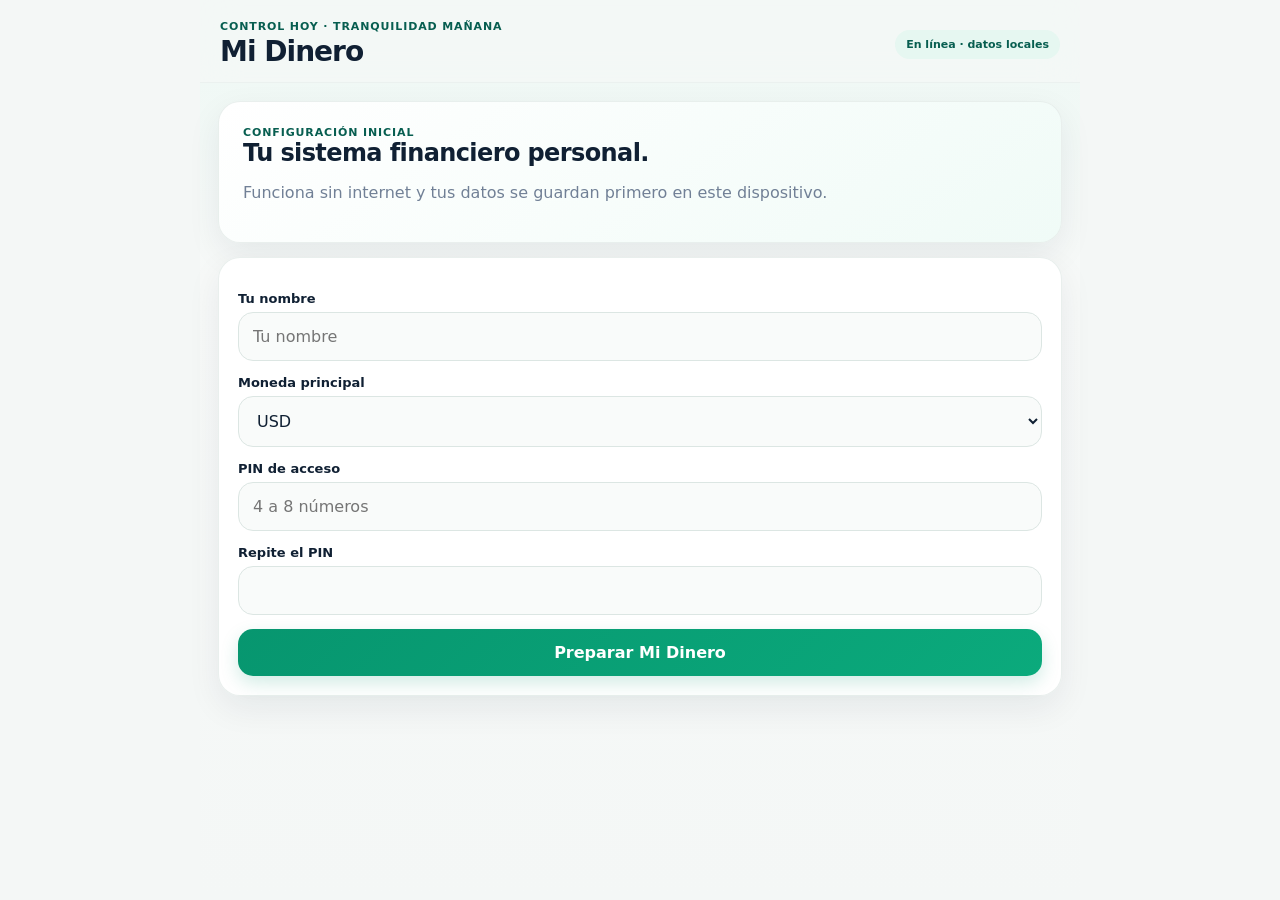
==== index.html @ 49ac8911 "Rediseño UI: activar dashboard principal" ====
<!doctype html>
<html lang="es">
<head>
  <meta charset="utf-8" />
  <meta name="viewport" content="width=device-width, initial-scale=1, viewport-fit=cover" />
  <meta name="theme-color" content="#075e50" />
  <meta name="description" content="Mi Dinero - sistema financiero personal offline-first" />
  <link rel="manifest" href="manifest.webmanifest" />
  <link rel="icon" href="icons/icon.svg" type="image/svg+xml" />
  <link rel="stylesheet" href="styles.css" />
  <title>Mi Dinero</title>
</head>
<body>
  <div id="app" class="app-shell">
    <header class="topbar">
      <div><div class="eyebrow">Control hoy · tranquilidad mañana</div><h1>Mi Dinero</h1></div>
      <div id="syncBadge" class="sync-badge" aria-live="polite">Iniciando…</div>
    </header>
    <main id="main"></main>
    <nav id="bottomNav" class="bottom-nav hidden" aria-label="Navegación principal">
      <button data-route="home" class="nav-item active"><span>⌂</span><small>Inicio</small></button>
      <button data-route="transactions" class="nav-item"><span>↕</span><small>Movimientos</small></button>
      <button data-route="budget" class="nav-item"><span>▥</span><small>Presupuesto</small></button>
      <button data-route="reserve" class="nav-item"><span>◎</span><small>Reserva</small></button>
      <button data-route="debts" class="nav-item"><span>▤</span><small>Deudas</small></button>
      <button id="wealthNav" class="nav-item"><span>◈</span><small>Patrimonio</small></button>
      <button data-route="settings" class="nav-item"><span>⚙</span><small>Ajustes</small></button>
    </nav>
  </div>
  <div id="toast" class="toast" role="status" aria-live="polite"></div>
  <script src="src/startup-guard.js"></script>
  <script type="module" src="src/app.js"></script>
  <script type="module" src="src/wealth-ui.js"></script>
  <script type="module" src="src/dashboard-ui.js"></script>
  <script type="module" src="src/integrity.js"></script>
</body>
</html>
---- styles.css ----
:root{--bg:#f4f7f6;--card:#fff;--ink:#102033;--muted:#718096;--line:#e7eeec;--accent:#07966f;--accent-dark:#075e50;--accent-soft:#e6f7f1;--ok:#07966f;--warn:#b7791f;--danger:#d94b55;--shadow:0 12px 34px rgba(16,32,51,.07);--radius:22px}
*{box-sizing:border-box}html,body{margin:0;background:var(--bg);color:var(--ink);font-family:Inter,ui-sans-serif,system-ui,-apple-system,BlinkMacSystemFont,"Segoe UI",sans-serif;-webkit-font-smoothing:antialiased}button,input,select{font:inherit}body{min-height:100vh}.app-shell{max-width:880px;margin:0 auto;min-height:100vh;padding-bottom:104px;background:linear-gradient(180deg,#edf8f4 0,#f7f9f8 280px,#f4f7f6 100%)}
.topbar{position:sticky;top:0;z-index:5;display:flex;align-items:center;justify-content:space-between;padding:20px 20px 14px;background:rgba(244,247,246,.88);backdrop-filter:blur(18px);border-bottom:1px solid rgba(231,238,236,.65)}.eyebrow{font-size:11px;color:var(--accent-dark);font-weight:800;letter-spacing:.08em;text-transform:uppercase}h1{font-size:28px;letter-spacing:-.035em;margin:2px 0 0}h2{font-size:24px;letter-spacing:-.025em;margin:0 0 8px}h3{margin:0 0 8px}.sync-badge{font-size:11px;padding:8px 11px;border-radius:999px;background:#eef2f1;color:#52616b;font-weight:800}.sync-badge.ok{background:var(--accent-soft);color:var(--accent-dark)}.sync-badge.warn{background:#fff5df;color:#946313}.sync-badge.syncing{background:#e8f1ff;color:#315f9e}
main{padding:18px}.card{background:rgba(255,255,255,.96);border:1px solid rgba(231,238,236,.9);border-radius:var(--radius);padding:19px;box-shadow:var(--shadow);margin-bottom:14px}.hero{padding:24px;background:linear-gradient(145deg,#fff 0,#f0fbf7 100%)}.muted{color:var(--muted)}.grid{display:grid;gap:12px}.grid.two{grid-template-columns:repeat(2,minmax(0,1fr))}.grid.three{grid-template-columns:repeat(3,minmax(0,1fr))}.stat{padding:16px;border:1px solid var(--line);border-radius:18px;background:#fff}.stat .value{font-size:24px;font-weight:850;letter-spacing:-.03em;margin-top:4px}.pill{display:inline-flex;align-items:center;gap:6px;border:0;border-radius:999px;padding:8px 11px;background:#f1f5f4;color:#60717a;font-size:13px;font-weight:650}
label{display:block;font-size:13px;font-weight:750;margin:14px 0 6px}input,select{width:100%;padding:14px;border:1px solid #dce6e3;border-radius:15px;background:#f9fbfa;color:var(--ink);outline:none}input:focus,select:focus{border-color:#69bba5;box-shadow:0 0 0 4px rgba(7,150,111,.1);background:#fff}.btn{width:100%;border:0;border-radius:15px;padding:14px 17px;background:linear-gradient(135deg,var(--accent),#0baa7c);color:#fff;font-weight:800;cursor:pointer;margin-top:14px;box-shadow:0 7px 18px rgba(7,150,111,.18)}.btn.secondary{background:#fff;color:var(--ink);border:1px solid var(--line);box-shadow:none}.btn.danger{background:#c9434d;box-shadow:none}.btn.inline{width:auto;margin:0}.btn:disabled{opacity:.55;cursor:not-allowed}.row{display:flex;align-items:center;justify-content:space-between;gap:12px}.stack{display:flex;flex-direction:column;gap:10px}.separator{height:1px;background:var(--line);margin:16px 0}
.bottom-nav{position:fixed;bottom:0;left:50%;transform:translateX(-50%);width:min(880px,100%);display:flex;justify-content:space-around;gap:2px;background:rgba(255,255,255,.96);backdrop-filter:blur(20px);border-top:1px solid var(--line);padding:8px 8px calc(8px + env(safe-area-inset-bottom));z-index:6;box-shadow:0 -8px 30px rgba(16,32,51,.06);overflow-x:auto}.nav-item{min-width:68px;border:0;background:transparent;padding:7px 5px;color:#82909a;display:flex;flex-direction:column;gap:3px;align-items:center;border-radius:14px}.nav-item.active{color:var(--accent);font-weight:850;background:var(--accent-soft)}.nav-item span{font-size:20px}.nav-item small{font-size:10px}.hidden{display:none!important}.toast{position:fixed;left:50%;bottom:106px;transform:translate(-50%,20px);background:#102033;color:#fff;padding:12px 15px;border-radius:14px;opacity:0;pointer-events:none;transition:.2s;max-width:90vw;z-index:20;box-shadow:var(--shadow)}.toast.show{opacity:1;transform:translate(-50%,0)}
.offline-test{border-left:4px solid #91a5a0}.check{font-weight:800}.check.ok{color:var(--ok)}.check.pending{color:var(--warn)}.small{font-size:13px}.tiny{font-size:.74rem}.code{font-family:ui-monospace,SFMono-Regular,Menlo,monospace;background:#edf3f1;padding:2px 6px;border-radius:6px}.lock-wrap{min-height:70vh;display:grid;place-items:center}.lock-card{width:min(430px,100%);text-align:center}.app-mark{width:64px;height:64px;border-radius:21px;background:linear-gradient(145deg,var(--accent-dark),var(--accent));color:#fff;display:grid;place-items:center;margin:0 auto 16px;font-size:31px;font-weight:900;box-shadow:0 12px 28px rgba(7,94,80,.2)}.pin-input{text-align:center;font-size:28px;letter-spacing:.25em}.center{text-align:center;margin-top:14px}.wrap{flex-wrap:wrap}.file-label{display:block;margin-top:14px;border:1px solid var(--line);border-radius:15px;padding:13px 16px;text-align:center;font-weight:800;cursor:pointer;background:#fff}.file-label input{display:none}.danger-zone{border-color:#f2c9cc}
.money-hero{font-size:44px;font-weight:900;letter-spacing:-.05em;margin:10px 0 8px}.money-hero.negative,.negative,.danger-text{color:var(--danger)}.four-levels{display:grid;grid-template-columns:repeat(2,minmax(0,1fr));gap:10px;margin-top:14px}.four-levels>div{border:1px solid var(--line);border-radius:18px;padding:14px;display:flex;flex-direction:column;gap:4px;background:#fff}.four-levels span{font-size:12px;color:var(--muted);font-weight:700}.four-levels strong{font-size:20px}.four-levels .featured{grid-column:1/-1;background:linear-gradient(135deg,var(--accent-dark),var(--accent));color:#fff;border:0}.four-levels .featured span{color:#d7f2e9}.four-levels .featured strong{font-size:30px}.section-number{width:30px;height:30px;border-radius:10px;background:var(--accent);color:#fff;display:grid;place-items:center;font-size:13px;font-weight:900;margin-bottom:10px}.month-grid{display:grid;grid-template-columns:repeat(2,minmax(0,1fr));gap:0 12px}.alert{border-radius:15px;padding:14px;line-height:1.45}.danger-soft{background:#fff3f3;color:#9d3038;border:1px solid #f4d2d4}.result-card{border-color:#d8e5e1}.sticky-save{position:sticky;bottom:94px;z-index:3;box-shadow:0 -8px 30px rgba(16,32,51,.08)}
.history-row{display:flex;justify-content:space-between;gap:16px;align-items:center;padding:13px 0;border-bottom:1px solid var(--line)}.history-row:last-child{border-bottom:0}.right{text-align:right}.segmented{display:grid;grid-template-columns:1fr 1fr;gap:7px;margin:8px 0 16px;padding:4px;background:#edf3f1;border-radius:16px}.segmented label{margin:0;cursor:pointer}.segmented input{position:absolute;opacity:0;pointer-events:none}.segmented span{display:block;text-align:center;padding:11px;border:0;border-radius:12px;font-weight:750}.segmented input:checked+span{background:#fff;color:var(--accent-dark);box-shadow:0 3px 12px rgba(16,32,51,.08)}.amount-row{display:flex;align-items:center;gap:8px;border:1px solid var(--line);border-radius:16px;padding:8px 12px;margin:8px 0 14px;background:#f9fbfa}.currency-prefix{font-size:.8rem;font-weight:800;color:#60717a}.amount-input{border:0!important;box-shadow:none!important;font-size:1.7rem!important;font-weight:850;padding:4px!important;margin:0!important;min-width:0;background:transparent!important}.compact-stats{margin-top:16px}.transaction-list{display:grid;gap:3px;margin-top:12px}.transaction-item{display:grid;grid-template-columns:42px 1fr auto 32px;gap:10px;align-items:center;padding:12px 0;border-bottom:1px solid var(--line)}.transaction-item:last-child{border-bottom:0}.transaction-icon{width:40px;height:40px;border-radius:14px;display:grid;place-items:center;font-weight:900;background:#f0f4f3}.transaction-icon.income{background:#dff7ee;color:#08785c}.transaction-icon.expense{background:#fff0f1;color:#c43c47}.transaction-main{min-width:0}.transaction-main strong{display:block;white-space:nowrap;overflow:hidden;text-overflow:ellipsis}.transaction-amount{font-weight:850;white-space:nowrap}.transaction-amount.income{color:var(--accent)}.transaction-amount.expense{color:#c43c47}.icon-btn{border:0;background:transparent;font-size:1.5rem;color:#91a0aa;padding:4px;cursor:pointer}.category-bars{display:grid;gap:16px;margin-top:16px}.bar-track,.progress-track{height:9px;border-radius:999px;background:#e5edeb;overflow:hidden;margin:6px 0}.bar-fill,.progress-fill{height:100%;background:var(--accent);border-radius:999px}.insight{margin-top:16px;padding:13px 14px;border-radius:14px;background:#f1f7f5;border:1px solid #e0ece8}.between{justify-content:space-between}.filter-grid{display:grid;grid-template-columns:1.5fr 1fr;gap:10px;margin:12px 0 16px}.filter-grid .row{grid-column:1/-1}.small-btn{width:auto;padding:8px 12px}.mini{width:auto;padding:7px 10px;font-size:.78rem;white-space:nowrap}.edit-btn{font-size:1rem}.check-row{display:flex;align-items:center;gap:10px;margin:12px 0}.check-row input{width:auto}.progress-line{margin-top:16px}.warning-insight{border-left:4px solid var(--warn)}.link-btn{border:0;background:none;padding:0;margin-left:4px;text-decoration:underline;font:inherit;cursor:pointer;color:inherit}.close-stat{margin-top:12px}.details-box{margin-top:14px;border:1px solid var(--line);border-radius:15px;padding:12px 14px}.details-box summary{cursor:pointer;font-weight:800}.category-share{margin-top:12px}.leak-row{align-items:flex-start}.leak-row .grow{flex:1;min-width:0}.leak-actions{display:flex;flex-wrap:wrap;gap:6px;margin-top:10px}.status-necessary{opacity:.72}.status-later{opacity:.9}.status-correctable{font-weight:700}.priority-card{border-left:4px solid var(--accent)}.debt-grid{display:grid;grid-template-columns:1.4fr .8fr .8fr;gap:10px}.debt-row{padding:14px 0;border-bottom:1px solid var(--line)}.debt-row:last-child{border-bottom:0}.question-list{display:grid;gap:10px;margin-top:14px}.question-item{border:1px solid var(--line);border-radius:15px;padding:12px}.question-item label{margin:0 0 8px}.yesno{display:grid;grid-template-columns:1fr 1fr;gap:8px}.yesno label{margin:0}.yesno input{position:absolute;opacity:0}.yesno span{display:block;border:1px solid var(--line);border-radius:11px;padding:9px;text-align:center;cursor:pointer}.yesno input:checked+span{background:var(--accent);color:#fff;border-color:var(--accent)}.decision-buy{border-left:4px solid var(--ok)}.decision-wait{border-left:4px solid var(--warn)}.decision-no{border-left:4px solid var(--danger)}.score-big{font-size:34px;font-weight:900}.method-chip{display:inline-flex;padding:7px 10px;border-radius:999px;background:#edf3f1;font-size:12px;font-weight:800}
@media(max-width:600px){main{padding:14px}.grid.two,.grid.three,.four-levels,.month-grid,.debt-grid{grid-template-columns:1fr}.four-levels .featured{grid-column:auto}.topbar{padding-top:max(17px,env(safe-area-inset-top));padding-left:16px;padding-right:16px}.hero{padding:20px}.money-hero{font-size:38px}.app-shell{padding-bottom:102px}.filter-grid{grid-template-columns:1fr}.filter-grid .row{grid-column:auto}.transaction-item{grid-template-columns:38px minmax(0,1fr) auto 28px;gap:7px}.transaction-amount{font-size:.9rem}.sticky-save{bottom:94px}.nav-item{min-width:64px}.leak-actions .btn{flex:1 1 140px}}
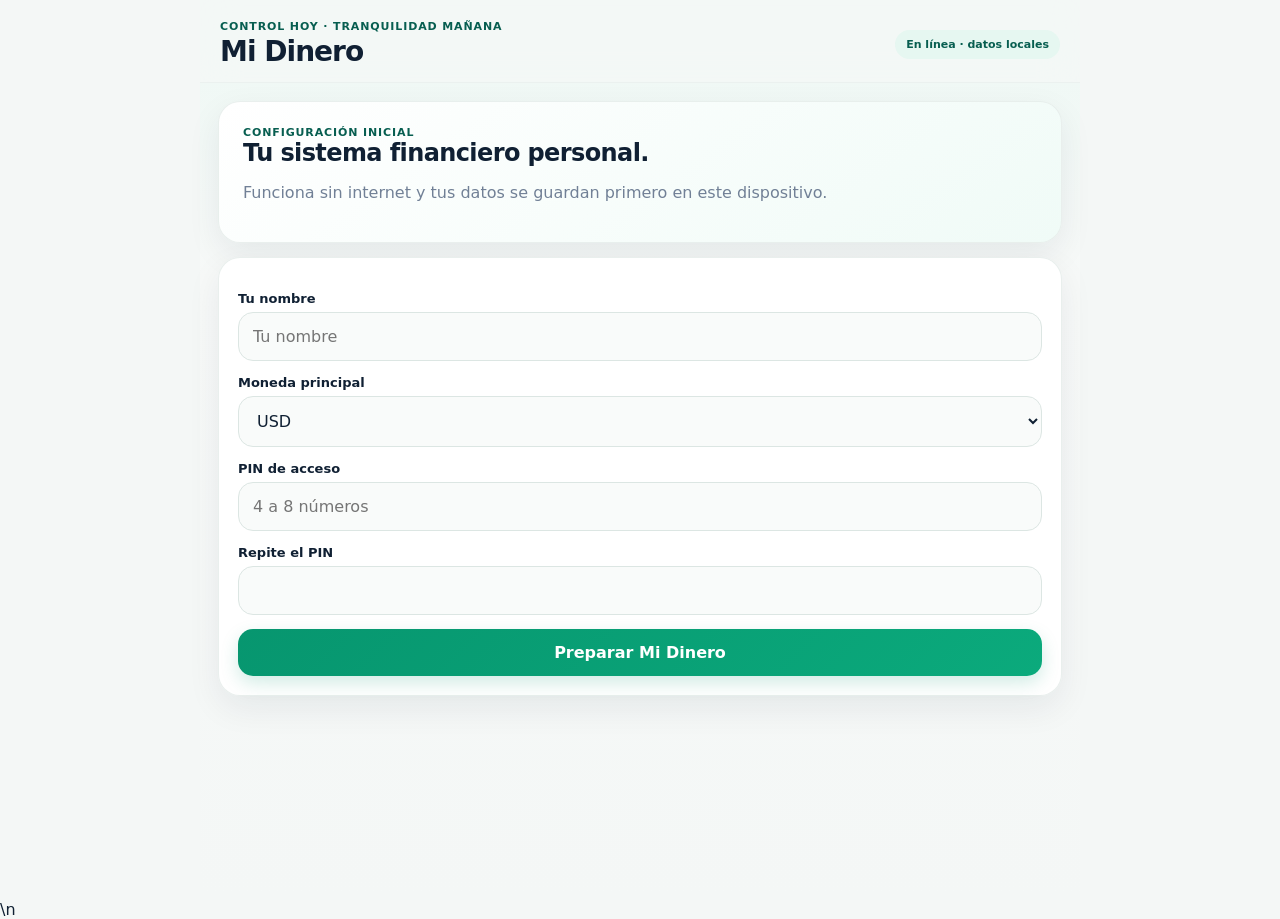
==== commit 00964c38: "Cargar recuperación local de datos" ====
--- a/index.html
+++ b/index.html
@@ -8,6 +8,9 @@
   <link rel="manifest" href="manifest.webmanifest" />
   <link rel="icon" href="icons/icon.svg" type="image/svg+xml" />
   <link rel="stylesheet" href="styles.css" />
+  <link rel="stylesheet" href="dashboard.css" />
+  <link rel="stylesheet" href="movements.css" />
+  <link rel="stylesheet" href="sections.css" />
   <title>Mi Dinero</title>
 </head>
 <body>
@@ -29,9 +32,13 @@
   </div>
   <div id="toast" class="toast" role="status" aria-live="polite"></div>
   <script src="src/startup-guard.js"></script>
+  <script type="module" src="src/reset-guard.js"></script>
   <script type="module" src="src/app.js"></script>
   <script type="module" src="src/wealth-ui.js"></script>
   <script type="module" src="src/dashboard-ui.js"></script>
+  <script type="module" src="src/movements-ui.js"></script>
+  <script type="module" src="src/sections-ui.js"></script>
   <script type="module" src="src/integrity.js"></script>
+  <script type="module" src="src/integrity-ui.js"></script>\n  <script type="module" src="src/recovery-ui.js"></script>
 </body>
 </html>
--- a/dashboard.css
+++ b/dashboard.css
@@ -0,0 +1 @@
+.dashboard-welcome{padding:4px 2px 2px;margin-bottom:12px}.dashboard-welcome h2{margin:2px 0 4px}.dashboard-welcome p{margin:0;line-height:1.45}.dashboard-networth{background:linear-gradient(145deg,#075e50 0,#078b6a 58%,#0aae80 100%);color:#fff;border:0;box-shadow:0 18px 40px rgba(7,94,80,.2)}.dashboard-networth .dashboard-label{color:#d7f4ea}.dashboard-balance{font-size:38px;font-weight:900;letter-spacing:-.05em;margin-top:4px}.dashboard-eye{width:46px;height:46px;border-radius:15px;border:1px solid rgba(255,255,255,.16);background:rgba(255,255,255,.12);color:#fff;font-size:22px}.dashboard-net-meta{display:flex;gap:18px;flex-wrap:wrap;font-size:12px;color:#d9eee8;margin-top:16px}.dashboard-pair{display:grid;grid-template-columns:1fr 1fr;gap:10px;margin-bottom:14px}.dashboard-mini{border:1px solid var(--line);border-radius:20px;background:#fff;padding:15px;display:flex;gap:11px;align-items:center;text-align:left;box-shadow:var(--shadow);color:var(--ink)}.dashboard-mini span:last-child{min-width:0}.dashboard-mini small,.dashboard-mini em{display:block;color:var(--muted);font-style:normal}.dashboard-mini strong{display:block;font-size:18px;margin:2px 0;letter-spacing:-.03em}.dashboard-icon{width:38px;height:38px;border-radius:13px;display:grid;place-items:center;flex:0 0 38px;font-size:19px;font-weight:900}.income-card .dashboard-icon{background:#dff7ee;color:#078b6a}.expense-card .dashboard-icon{background:#fff0f1;color:#d94b55}.debt-card .dashboard-icon{background:#fff3e8;color:#b96c22}.investment-card .dashboard-icon{background:#e9f0ff;color:#3f6fca}.dashboard-available strong{font-size:23px}.text-action{border:0;background:transparent;color:var(--accent);font-weight:800;padding:5px}.dashboard-callout{display:flex;align-items:center;justify-content:space-between;gap:14px}.dashboard-callout .btn{margin:0;white-space:nowrap}.dashboard-progress-card{cursor:pointer}.dashboard-label{font-size:13px;color:var(--muted);font-weight:750}.dashboard-progress-card strong{font-size:20px}.dashboard-progress-card small{font-weight:600}.dashboard-progress{height:8px;background:#e7efec;border-radius:999px;overflow:hidden;margin:14px 0 7px}.dashboard-progress span{display:block;height:100%;border-radius:inherit;background:linear-gradient(90deg,var(--accent-dark),var(--accent))}.dashboard-arrow{font-size:28px;color:#91a0aa}.dashboard-section-head{margin:20px 2px 10px}.dashboard-section-head h3{font-size:18px}.dashboard-actions{display:grid;grid-template-columns:repeat(4,1fr);gap:8px;margin-bottom:15px}.dashboard-actions button{border:1px solid var(--line);background:#fff;border-radius:18px;padding:12px 6px;color:var(--ink);box-shadow:0 6px 18px rgba(16,32,51,.04)}.dashboard-actions span{display:grid;place-items:center;width:38px;height:38px;margin:0 auto 7px;border-radius:13px;background:var(--accent-soft);color:var(--accent);font-size:20px;font-weight:900}.dashboard-actions small{font-weight:750;font-size:11px}.dashboard-recent h3{margin:0}.dashboard-tx{display:grid;grid-template-columns:40px 1fr auto;gap:10px;align-items:center;padding:12px 0;border-bottom:1px solid var(--line)}.dashboard-tx:last-child{border-bottom:0}.tx-dot{width:38px;height:38px;border-radius:13px;display:grid;place-items:center;font-weight:900}.tx-dot.income{background:#dff7ee;color:#078b6a}.tx-dot.expense{background:#fff0f1;color:#d94b55}.tx-copy{min-width:0}.tx-copy strong,.tx-copy small{display:block;overflow:hidden;text-overflow:ellipsis;white-space:nowrap}.tx-copy small{color:var(--muted);margin-top:2px}.income-money{color:var(--accent)}.expense-money{color:#d94b55}@media(max-width:520px){.dashboard-balance{font-size:34px}.dashboard-pair{grid-template-columns:1fr 1fr}.dashboard-mini{padding:13px 11px;gap:8px}.dashboard-mini strong{font-size:16px}.dashboard-icon{width:34px;height:34px;flex-basis:34px}.dashboard-actions{gap:6px}.dashboard-actions button{padding:10px 4px}.dashboard-callout{align-items:flex-start;flex-direction:column}.dashboard-callout .btn{width:100%}}
--- a/movements.css
+++ b/movements.css
@@ -0,0 +1,2 @@
+.screen-movements{display:block}.screen-movements>.card:first-child{background:linear-gradient(145deg,#ffffff 0%,#eefaf6 100%);border:1px solid rgba(7,150,111,.10);padding:22px}.screen-movements>.card:first-child h2{font-size:28px;letter-spacing:-.04em;margin-top:4px}.screen-movements>.card:first-child .compact-stats{margin-top:18px;gap:10px}.screen-movements>.card:first-child .stat{border:0;background:#fff;box-shadow:0 8px 22px rgba(16,32,51,.05);padding:15px}.screen-movements>.card:first-child .stat strong{display:block;font-size:22px;letter-spacing:-.03em;margin-top:5px}.screen-movements>.card:nth-child(2){border:0;background:#102f2a;color:#fff;box-shadow:0 14px 34px rgba(16,47,42,.16)}.screen-movements>.card:nth-child(2) .eyebrow,.screen-movements>.card:nth-child(2) .muted{color:#b8d2cc}.screen-movements>.card:nth-child(2) .pill{background:rgba(255,255,255,.09);color:#e7f4f0}.screen-movements>.card:nth-child(2) .stat{background:rgba(255,255,255,.07);border-color:rgba(255,255,255,.10);color:#fff}.screen-movements>.card:nth-child(2) .stat .muted{color:#b8d2cc}.screen-movements>.card:nth-child(2) .progress-track{background:rgba(255,255,255,.12)}.screen-movements>.card:nth-child(2) .progress-fill{background:#4bd3aa}.screen-movements>.card:nth-child(2) .insight{background:rgba(255,255,255,.07);border-color:rgba(255,255,255,.10);color:#eef8f5}.screen-movements form#transactionForm{display:block}.screen-movements form#transactionForm>.segmented{margin-top:10px}.screen-movements form#transactionForm>.amount-row{padding:13px 15px;border-radius:18px;background:#f4f8f7;border-color:#e0ebe7}.screen-movements form#transactionForm>.amount-row:focus-within{background:#fff;border-color:#79c7b2;box-shadow:0 0 0 4px rgba(7,150,111,.09)}.screen-movements .amount-input{font-size:2rem!important;letter-spacing:-.04em}.screen-movements .transaction-list{gap:8px}.screen-movements .transaction-item{background:#fff;border:1px solid #edf1f0;border-radius:17px;padding:12px 11px;box-shadow:0 5px 18px rgba(16,32,51,.035)}.screen-movements .transaction-item:last-child{border-bottom:1px solid #edf1f0}.screen-movements .transaction-icon{border-radius:13px}.screen-movements .transaction-main strong{font-size:14px}.screen-movements .transaction-main .small{font-size:11px}.screen-movements .transaction-amount{font-size:14px}.screen-movements .filter-grid{padding:4px 0 2px}.screen-movements .filter-grid input,.screen-movements .filter-grid select{background:#fff}.screen-movements .category-bars .bar-row{background:#fbfcfc;border:1px solid #edf2f0;border-radius:16px;padding:12px}.screen-movements .details-box{background:#fbfcfc}.screen-movements .small-btn{border-radius:12px}.screen-movements .btn:not(.secondary):not(.danger){background:linear-gradient(135deg,#078a68,#09a77b)}
+@media(max-width:600px){.screen-movements>.card:first-child{padding:18px}.screen-movements>.card:first-child h2{font-size:25px}.screen-movements>.card:nth-child(2){padding:17px}.screen-movements>.card:nth-child(2) .grid.two{grid-template-columns:1fr 1fr}.screen-movements>.card:nth-child(2) .stat{padding:12px}.screen-movements>.card:nth-child(2) .stat .value{font-size:19px}.screen-movements .transaction-item{grid-template-columns:40px minmax(0,1fr) auto auto;gap:8px}.screen-movements .transaction-icon{width:38px;height:38px}.screen-movements .transaction-amount{font-size:13px}.screen-movements .icon-btn{font-size:1.25rem}}
--- a/sections.css
+++ b/sections.css
@@ -0,0 +1,3 @@
+.screen-budget>.card:first-child,.screen-reserve>.card:first-child{background:linear-gradient(145deg,#fff 0%,#eefaf6 100%);border:1px solid rgba(7,150,111,.1);padding:22px}.screen-budget>.card:first-child h2,.screen-reserve>.card:first-child h2{font-size:28px;letter-spacing:-.04em;margin-top:4px}.screen-budget .stat,.screen-reserve .stat{border:0;background:#fff;box-shadow:0 8px 22px rgba(16,32,51,.045)}.screen-budget .progress-track,.screen-reserve .progress-track{height:10px;background:#e4eeeb}.screen-budget .progress-fill,.screen-reserve .progress-fill{background:linear-gradient(90deg,#075e50,#0aae80)}.screen-budget .history-row,.screen-reserve .history-row{padding:14px 0}.screen-budget form,.screen-reserve form{display:block}.screen-budget input,.screen-budget select,.screen-reserve input,.screen-reserve select{background:#fbfdfc}.screen-budget .card h3,.screen-reserve .card h3{letter-spacing:-.015em}.screen-budget .alert,.screen-reserve .alert{border-radius:16px}.screen-budget .leak-row,.screen-reserve .debt-row{background:#fbfcfc;border:1px solid #edf2f0;border-radius:16px;padding:13px;margin-top:8px}.screen-budget .leak-row{display:flex}.screen-budget .method-chip,.screen-reserve .method-chip{background:#eaf5f1;color:#075e50}.screen-budget .details-box,.screen-reserve .details-box{background:#fbfcfc;border-color:#e8efed}.screen-budget .btn:not(.secondary):not(.danger),.screen-reserve .btn:not(.secondary):not(.danger){background:linear-gradient(135deg,#078a68,#09a77b)}.screen-budget .grid.two>.stat:first-child,.screen-reserve .grid.two>.stat:first-child{background:linear-gradient(145deg,#f8fffc,#eef9f5)}.screen-reserve .money-hero{color:#075e50}.screen-reserve .card:has(.money-hero){background:linear-gradient(145deg,#fff,#eefaf6)}.screen-reserve .history-row strong,.screen-budget .history-row strong{letter-spacing:-.01em}
+.screen-debts>.card:first-child,.screen-settings>.card:first-child,.screen-wealth>.card:first-child{background:linear-gradient(145deg,#fff 0%,#eefaf6 100%);border:1px solid rgba(7,150,111,.10);padding:22px}.screen-debts>.card:first-child h2,.screen-settings>.card:first-child h2,.screen-wealth>.card:first-child h2{font-size:28px;letter-spacing:-.04em}.screen-debts .priority-card{background:linear-gradient(135deg,#102f2a,#17443b);color:#fff;border:0;box-shadow:0 15px 34px rgba(16,47,42,.16)}.screen-debts .priority-card .muted,.screen-debts .priority-card .small{color:#c4d9d4}.screen-debts .debt-row{padding:14px;border:1px solid #edf2f0;border-radius:17px;background:#fff;margin-bottom:9px}.screen-debts .debt-row:last-child{border-bottom:1px solid #edf2f0}.screen-debts .method-chip{background:#e8f5f1;color:#08755a}.screen-debts .question-item{background:#fbfcfc}.screen-debts .decision-buy{background:#effaf6}.screen-debts .decision-wait{background:#fff8e9}.screen-debts .decision-no{background:#fff2f3}.screen-wealth .grid.two>.stat:first-child{background:linear-gradient(145deg,#075e50,#07966f);color:#fff;border:0}.screen-wealth .grid.two>.stat:first-child .muted,.screen-wealth .grid.two>.stat:first-child .tiny{color:#d3ece5}.screen-wealth .history-row{padding:13px 0}.screen-wealth .progress-fill{background:linear-gradient(90deg,#075e50,#0bb184)}.screen-wealth form{padding-top:2px}.screen-wealth .debt-row{background:#fbfcfc;border:1px solid #edf2f0;border-radius:17px;padding:14px;margin-bottom:9px}.screen-settings .card{overflow:hidden}.screen-settings .danger-zone{background:#fff7f7;border-color:#f1d4d6}.screen-settings .offline-test{background:#f8fbfa}.screen-settings .file-label{background:#fbfcfc}.screen-settings .card h3{font-size:18px}.screen-settings .code{background:#eaf2ef}.screen-settings select,.screen-settings input{background:#fff}.screen-settings .btn.secondary{background:#fbfcfc}
+@media(max-width:600px){.screen-budget>.card:first-child,.screen-reserve>.card:first-child,.screen-debts>.card:first-child,.screen-settings>.card:first-child,.screen-wealth>.card:first-child{padding:18px}.screen-budget>.card:first-child h2,.screen-reserve>.card:first-child h2,.screen-debts>.card:first-child h2,.screen-settings>.card:first-child h2,.screen-wealth>.card:first-child h2{font-size:25px}.screen-budget .grid.two,.screen-reserve .grid.two{grid-template-columns:1fr 1fr}.screen-budget .stat,.screen-reserve .stat{padding:13px}.screen-budget .stat .value,.screen-reserve .stat .value{font-size:20px}.screen-budget .leak-actions{display:grid;grid-template-columns:1fr 1fr}.screen-budget .leak-actions .btn{margin-top:0;width:100%}.screen-debts .debt-grid{grid-template-columns:1fr}.screen-wealth .grid.two{grid-template-columns:1fr}.screen-wealth .row.wrap .btn.mini{flex:1 1 100px}}
